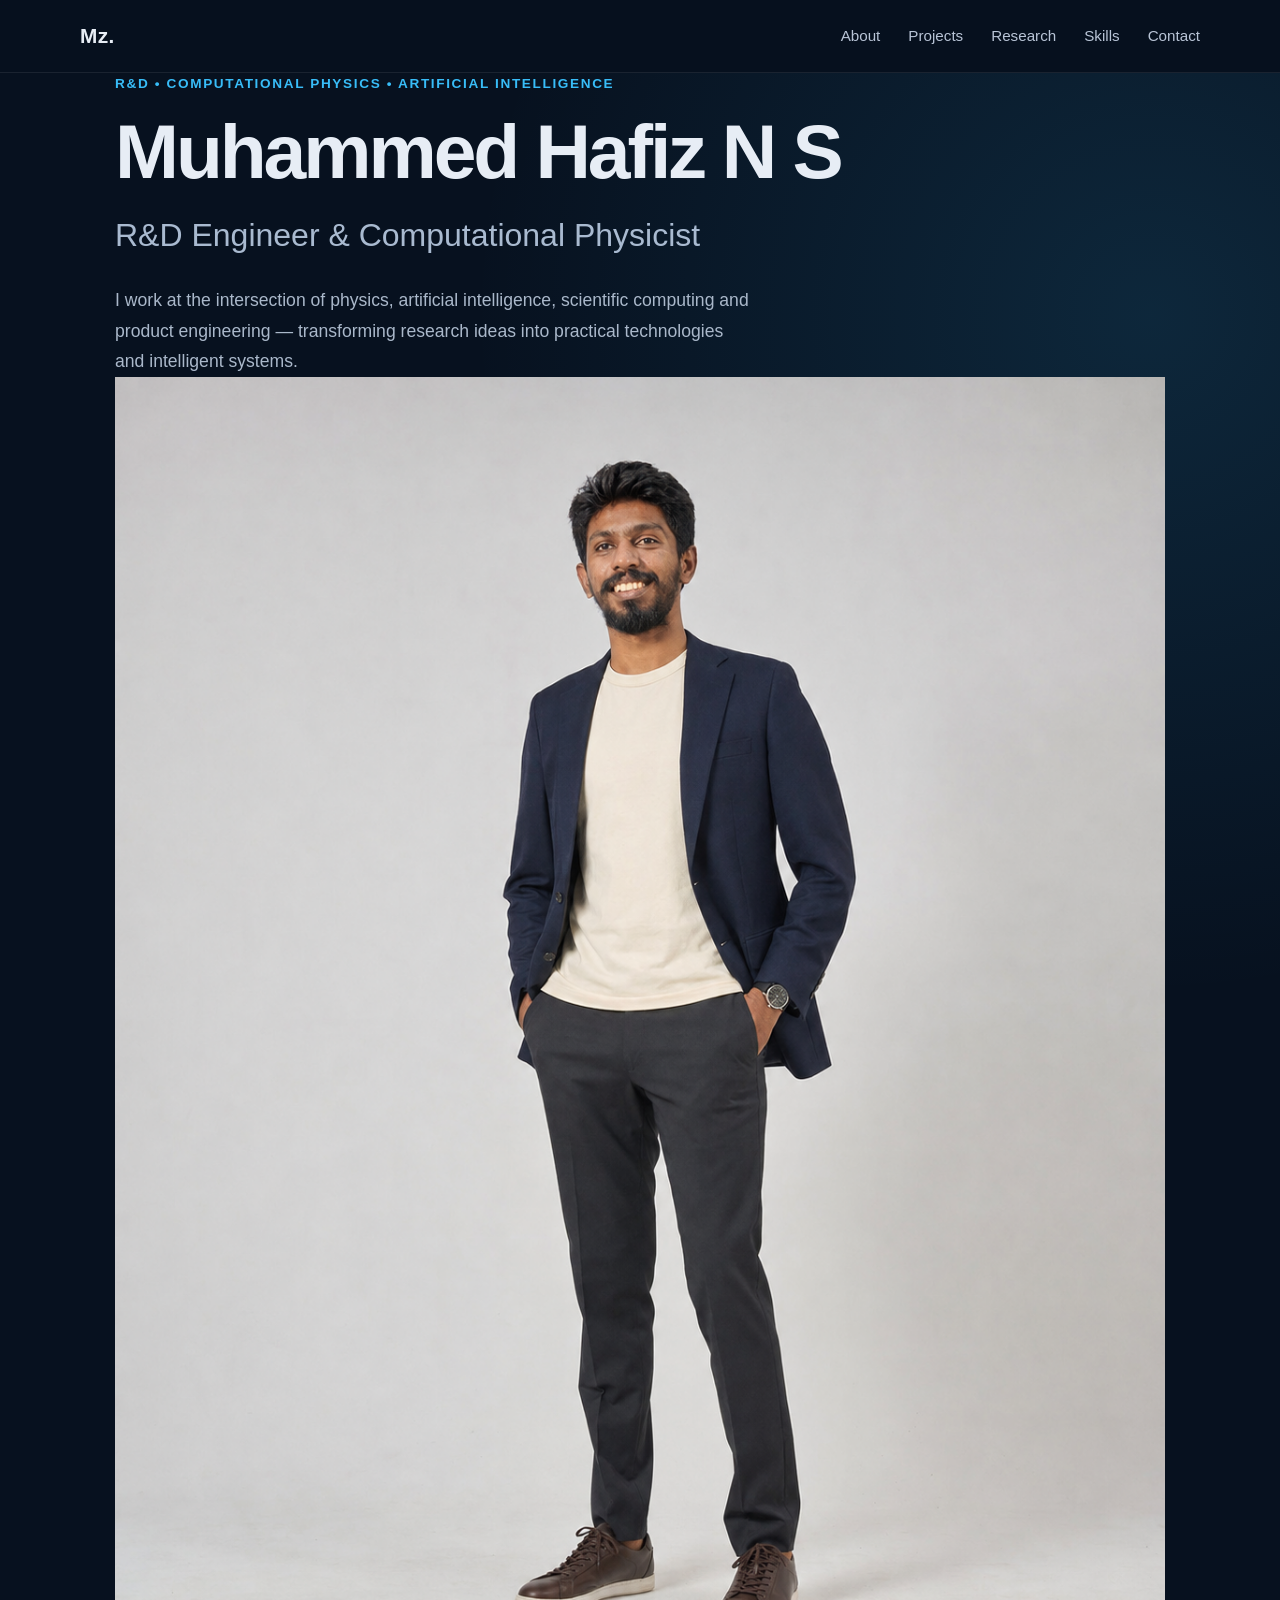
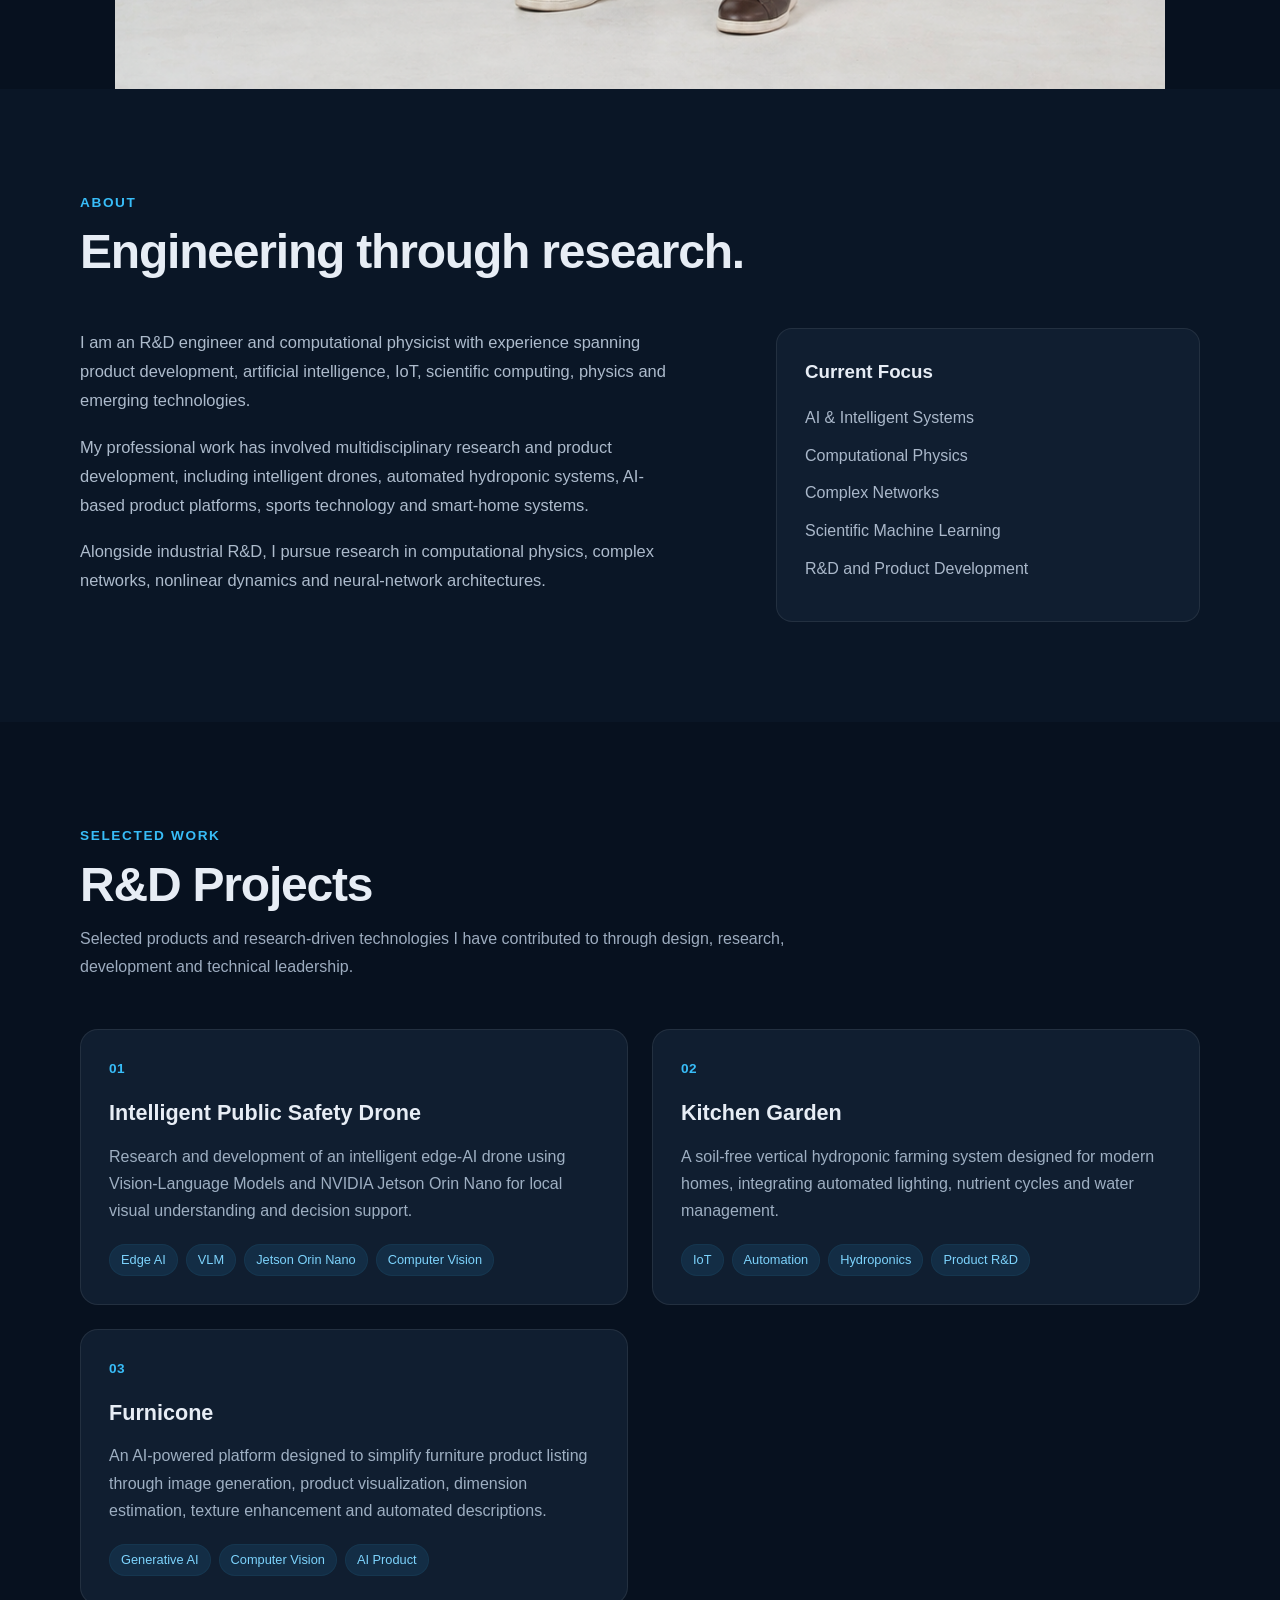
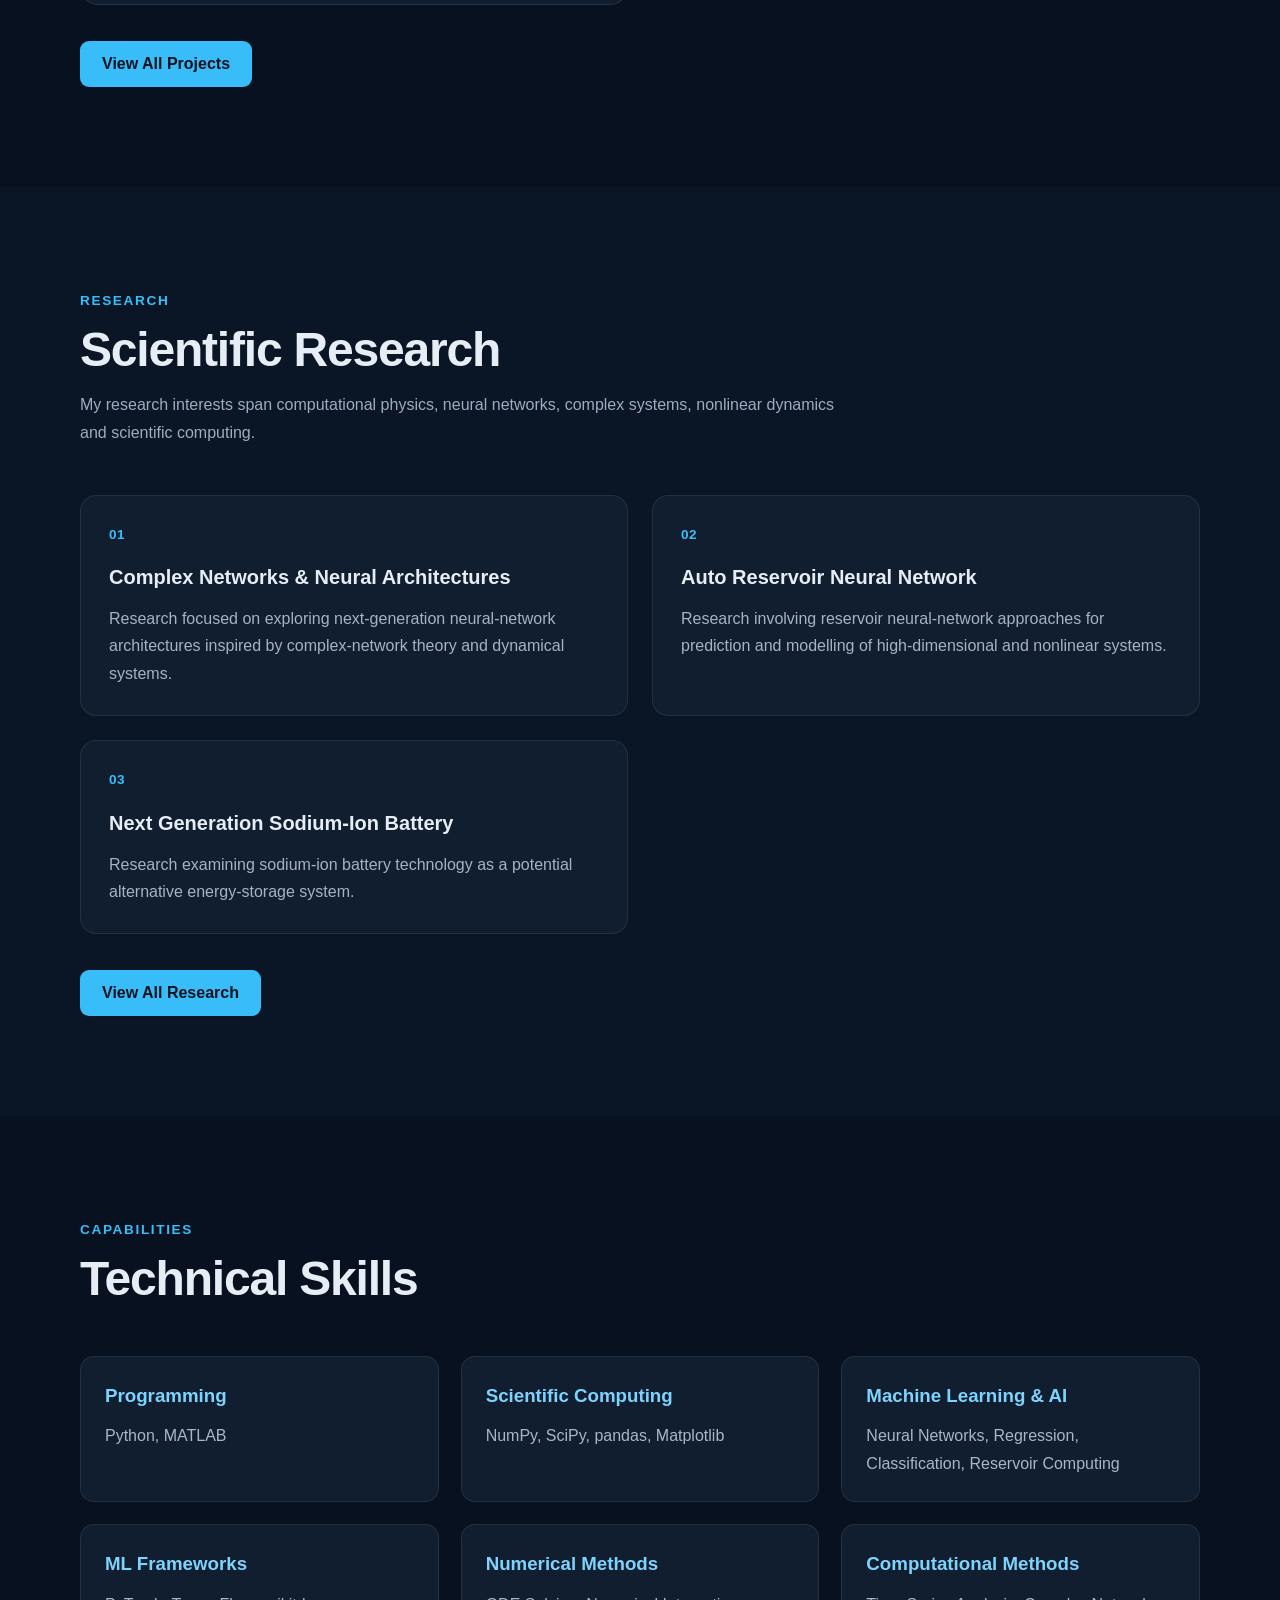
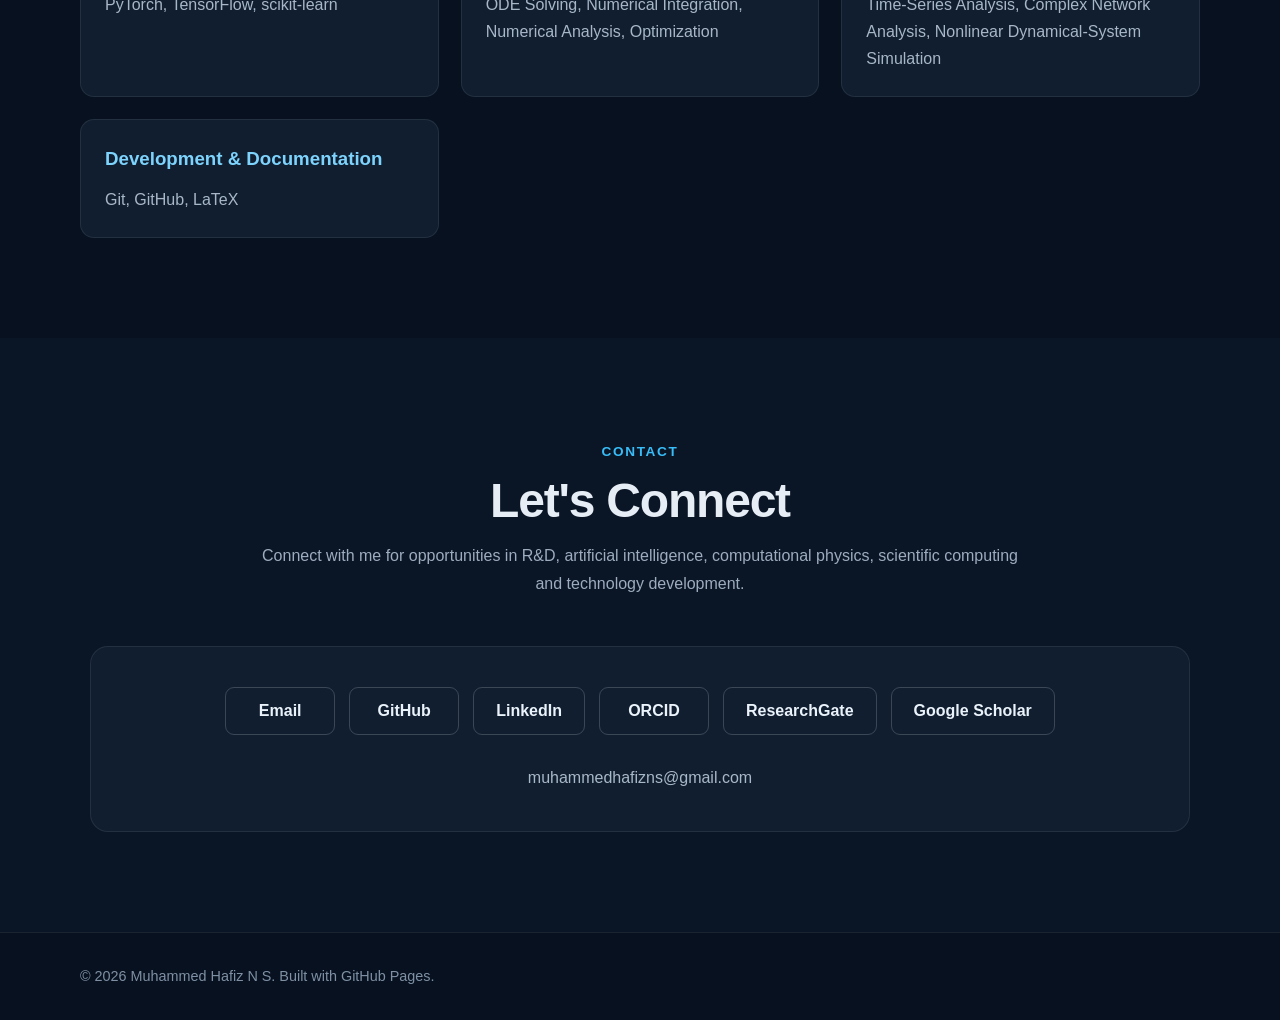
==== index.html @ 14de45da "Update index.html" ====
<!DOCTYPE html>
<html lang="en">

<head>

    <meta charset="UTF-8">

    <meta name="viewport"
          content="width=device-width, initial-scale=1.0">

    <meta name="description"
          content="Portfolio of Muhammed Hafiz N S - R&D Engineer, Computational Physicist and AI researcher.">

    <meta name="author"
          content="Muhammed Hafiz N S">

    <title>
        Muhammed Hafiz N S | R&D Engineer
    </title>

    <link rel="stylesheet"
          href="style.css">

</head>


<body>


    <!-- =========================================================
         NAVIGATION
    ========================================================== -->

    <nav class="navbar">

        <div class="nav-container">

            <a href="index.html"
               class="logo">

                Mz.

            </a>


            <div class="nav-links">

                <a href="#about">
                    About
                </a>

                <a href="projects.html">
                    Projects
                </a>

                <a href="research.html">
                    Research
                </a>

                <a href="#skills">
                    Skills
                </a>

                <a href="#contact">
                    Contact
                </a>

            </div>

        </div>

    </nav>



    <!-- =========================================================
         MAIN
    ========================================================== -->

    <main>


        <!-- =====================================================
             HERO
        ====================================================== -->

        <section class="hero"
                 id="home">

            <div class="container hero-content">


                <!-- HERO TEXT -->

                <div class="hero-text">


                    <p class="eyebrow">

                        R&D • Computational Physics • Artificial Intelligence

                    </p>


                    <h1>

                        Muhammed Hafiz N S

                    </h1>


                    <h2>

                        R&D Engineer &amp; Computational Physicist

                    </h2>


                    <p class="hero-description">

                        I work at the intersection of physics,
                        artificial intelligence, scientific computing
                        and product engineering — transforming research
                        ideas into practical technologies and intelligent systems.

                    </p>


                </div>



                <!-- HERO PROFILE IMAGE -->

                <div class="hero-image-wrapper">

                    <img
                        src="images/blue%20cream%20grey.png"
                        alt="Muhammed Hafiz N S"
                        class="hero-image">

                </div>


            </div>

        </section>



        <!-- =====================================================
             ABOUT
        ====================================================== -->

        <section class="section section-alt"
                 id="about">

            <div class="container">


                <div class="section-heading">

                    <span>
                        About
                    </span>


                    <h2>
                        Engineering through research.
                    </h2>

                </div>



                <div class="about-grid">


                    <!-- ABOUT TEXT -->

                    <div class="about-text">

                        <p>

                            I am an R&D engineer and computational physicist
                            with experience spanning product development,
                            artificial intelligence, IoT, scientific computing,
                            physics and emerging technologies.

                        </p>


                        <p>

                            My professional work has involved multidisciplinary
                            research and product development, including intelligent
                            drones, automated hydroponic systems, AI-based product
                            platforms, sports technology and smart-home systems.

                        </p>


                        <p>

                            Alongside industrial R&D, I pursue research in
                            computational physics, complex networks,
                            nonlinear dynamics and neural-network architectures.

                        </p>

                    </div>



                    <!-- CURRENT FOCUS -->

                    <div class="about-card">

                        <h3>
                            Current Focus
                        </h3>


                        <p>
                            AI &amp; Intelligent Systems
                        </p>

                        <p>
                            Computational Physics
                        </p>

                        <p>
                            Complex Networks
                        </p>

                        <p>
                            Scientific Machine Learning
                        </p>

                        <p>
                            R&amp;D and Product Development
                        </p>

                    </div>


                </div>

            </div>

        </section>



        <!-- =====================================================
             PROJECTS PREVIEW
        ====================================================== -->

        <section class="section"
                 id="projects">

            <div class="container">


                <div class="section-heading">

                    <span>
                        Selected Work
                    </span>


                    <h2>
                        R&amp;D Projects
                    </h2>


                    <p>

                        Selected products and research-driven technologies
                        I have contributed to through design, research,
                        development and technical leadership.

                    </p>

                </div>



                <div class="project-grid">


                    <!-- =================================================
                         PROJECT 01
                         DRONE
                    ================================================== -->

                    <article class="project-card">

                        <div class="project-number">
                            01
                        </div>


                        <h3>
                            Intelligent Public Safety Drone
                        </h3>


                        <p>

                            Research and development of an intelligent
                            edge-AI drone using Vision-Language Models
                            and NVIDIA Jetson Orin Nano for local
                            visual understanding and decision support.

                        </p>


                        <div class="tags">

                            <span class="tag">
                                Edge AI
                            </span>

                            <span class="tag">
                                VLM
                            </span>

                            <span class="tag">
                                Jetson Orin Nano
                            </span>

                            <span class="tag">
                                Computer Vision
                            </span>

                        </div>

                    </article>



                    <!-- =================================================
                         PROJECT 02
                         KITCHEN GARDEN
                    ================================================== -->

                    <article class="project-card">

                        <div class="project-number">
                            02
                        </div>


                        <h3>
                            Kitchen Garden
                        </h3>


                        <p>

                            A soil-free vertical hydroponic farming system
                            designed for modern homes, integrating automated
                            lighting, nutrient cycles and water management.

                        </p>


                        <div class="tags">

                            <span class="tag">
                                IoT
                            </span>

                            <span class="tag">
                                Automation
                            </span>

                            <span class="tag">
                                Hydroponics
                            </span>

                            <span class="tag">
                                Product R&amp;D
                            </span>

                        </div>

                    </article>



                    <!-- =================================================
                         PROJECT 03
                         FURNICONE
                    ================================================== -->

                    <article class="project-card">

                        <div class="project-number">
                            03
                        </div>


                        <h3>
                            Furnicone
                        </h3>


                        <p>

                            An AI-powered platform designed to simplify
                            furniture product listing through image generation,
                            product visualization, dimension estimation,
                            texture enhancement and automated descriptions.

                        </p>


                        <div class="tags">

                            <span class="tag">
                                Generative AI
                            </span>

                            <span class="tag">
                                Computer Vision
                            </span>

                            <span class="tag">
                                AI Product
                            </span>

                        </div>

                    </article>


                </div>



                <!-- PROJECT ACTION -->

                <div class="section-actions">

                    <a href="projects.html"
                       class="btn btn-primary">

                        View All Projects

                    </a>

                </div>


            </div>

        </section>



        <!-- =====================================================
             RESEARCH PREVIEW
        ====================================================== -->

        <section class="section section-alt"
                 id="research">

            <div class="container">


                <div class="section-heading">

                    <span>
                        Research
                    </span>


                    <h2>
                        Scientific Research
                    </h2>


                    <p>

                        My research interests span computational physics,
                        neural networks, complex systems,
                        nonlinear dynamics and scientific computing.

                    </p>

                </div>



                <div class="research-grid">


                    <!-- =================================================
                         RESEARCH 01
                    ================================================== -->

                    <article class="research-card">

                        <div class="project-number">
                            01
                        </div>


                        <h3>
                            Complex Networks &amp; Neural Architectures
                        </h3>


                        <p>

                            Research focused on exploring next-generation
                            neural-network architectures inspired by
                            complex-network theory and dynamical systems.

                        </p>

                    </article>



                    <!-- =================================================
                         RESEARCH 02
                    ================================================== -->

                    <article class="research-card">

                        <div class="project-number">
                            02
                        </div>


                        <h3>
                            Auto Reservoir Neural Network
                        </h3>


                        <p>

                            Research involving reservoir neural-network
                            approaches for prediction and modelling of
                            high-dimensional and nonlinear systems.

                        </p>

                    </article>



                    <!-- =================================================
                         RESEARCH 03
                    ================================================== -->

                    <article class="research-card">

                        <div class="project-number">
                            03
                        </div>


                        <h3>
                            Next Generation Sodium-Ion Battery
                        </h3>


                        <p>

                            Research examining sodium-ion battery technology
                            as a potential alternative energy-storage system.

                        </p>

                    </article>


                </div>



                <!-- RESEARCH ACTION -->

                <div class="section-actions">

                    <a href="research.html"
                       class="btn btn-primary">

                        View All Research

                    </a>

                </div>


            </div>

        </section>



        <!-- =====================================================
             SKILLS
        ====================================================== -->

        <section class="section"
                 id="skills">

            <div class="container">


                <div class="section-heading">

                    <span>
                        Capabilities
                    </span>


                    <h2>
                        Technical Skills
                    </h2>

                </div>



                <div class="skill-groups">


                    <!-- PROGRAMMING -->

                    <div class="skill-box">

                        <h3>
                            Programming
                        </h3>

                        <p>
                            Python, MATLAB
                        </p>

                    </div>



                    <!-- SCIENTIFIC COMPUTING -->

                    <div class="skill-box">

                        <h3>
                            Scientific Computing
                        </h3>

                        <p>
                            NumPy, SciPy, pandas, Matplotlib
                        </p>

                    </div>



                    <!-- MACHINE LEARNING -->

                    <div class="skill-box">

                        <h3>
                            Machine Learning &amp; AI
                        </h3>

                        <p>

                            Neural Networks,
                            Regression,
                            Classification,
                            Reservoir Computing

                        </p>

                    </div>



                    <!-- ML FRAMEWORKS -->

                    <div class="skill-box">

                        <h3>
                            ML Frameworks
                        </h3>

                        <p>
                            PyTorch, TensorFlow, scikit-learn
                        </p>

                    </div>



                    <!-- NUMERICAL METHODS -->

                    <div class="skill-box">

                        <h3>
                            Numerical Methods
                        </h3>

                        <p>

                            ODE Solving,
                            Numerical Integration,
                            Numerical Analysis,
                            Optimization

                        </p>

                    </div>



                    <!-- COMPUTATIONAL METHODS -->

                    <div class="skill-box">

                        <h3>
                            Computational Methods
                        </h3>

                        <p>

                            Time-Series Analysis,
                            Complex Network Analysis,
                            Nonlinear Dynamical-System Simulation

                        </p>

                    </div>



                    <!-- DEVELOPMENT -->

                    <div class="skill-box">

                        <h3>
                            Development &amp; Documentation
                        </h3>

                        <p>
                            Git, GitHub, LaTeX
                        </p>

                    </div>


                </div>

            </div>

        </section>



        <!-- =====================================================
             CONTACT
        ====================================================== -->

        <section class="section section-alt"
                 id="contact">

            <div class="container">


                <div class="section-heading contact-heading">

                    <span>
                        Contact
                    </span>


                    <h2>
                        Let's Connect
                    </h2>


                    <p>

                        Connect with me for opportunities in R&amp;D,
                        artificial intelligence, computational physics,
                        scientific computing and technology development.

                    </p>

                </div>



                <div class="contact-box">


                    <div class="contact-buttons">


                        <!-- EMAIL -->

                        <a href="mailto:muhammedhafizns@gmail.com"
                           class="btn btn-secondary">

                            Email

                        </a>



                        <!-- GITHUB -->

                        <a href="https://github.com/muhammedhafizns"
                           target="_blank"
                           rel="noopener noreferrer"
                           class="btn btn-secondary">

                            GitHub

                        </a>



                        <!-- LINKEDIN -->

                        <a href="https://www.linkedin.com/in/muhammed-hafiz-ns/"
                           target="_blank"
                           rel="noopener noreferrer"
                           class="btn btn-secondary">

                            LinkedIn

                        </a>



                        <!-- ORCID -->

                        <a href="https://orcid.org/0000-0001-8086-7701"
                           target="_blank"
                           rel="noopener noreferrer"
                           class="btn btn-secondary">

                            ORCID

                        </a>



                        <!-- RESEARCHGATE -->

                        <a href="YOUR-RESEARCHGATE-URL"
                           target="_blank"
                           rel="noopener noreferrer"
                           class="btn btn-secondary">

                            ResearchGate

                        </a>



                        <!-- GOOGLE SCHOLAR -->

                        <a href="https://scholar.google.com/citations?user=-50PSSIAAAAJ&hl=en"
                           target="_blank"
                           rel="noopener noreferrer"
                           class="btn btn-secondary">

                            Google Scholar

                        </a>


                    </div>



                    <div class="contact-email">

                        <a href="mailto:muhammedhafizns@gmail.com">

                            muhammedhafizns@gmail.com

                        </a>

                    </div>


                </div>

            </div>

        </section>


    </main>



    <!-- =========================================================
         FOOTER
    ========================================================== -->

    <footer>

        <div class="container">

            <p>

                © 2026 Muhammed Hafiz N S.
                Built with GitHub Pages.

            </p>

        </div>

    </footer>


</body>

</html>
---- style.css ----
/* =========================================================
   GLOBAL
========================================================= */

* {
    margin: 0;
    padding: 0;
    box-sizing: border-box;
}


html {
    scroll-behavior: smooth;
}


body {
    font-family:
        Inter,
        -apple-system,
        BlinkMacSystemFont,
        "Segoe UI",
        sans-serif;

    background: #07111f;
    color: #e7edf5;

    line-height: 1.6;
}


a {
    text-decoration: none;
    color: inherit;
}


img {
    display: block;
    max-width: 100%;
}


.container {
    width: min(1120px, 90%);
    margin: 0 auto;
}


section,
article[id] {
    scroll-margin-top: 90px;
}



/* =========================================================
   ACCESSIBILITY
========================================================= */

a:focus-visible,
button:focus-visible {
    outline: 2px solid #38bdf8;
    outline-offset: 4px;
}



/* =========================================================
   NAVIGATION
========================================================= */

.navbar {
    position: sticky;
    top: 0;

    z-index: 1000;

    background: rgba(7, 17, 31, 0.92);

    backdrop-filter: blur(14px);
    -webkit-backdrop-filter: blur(14px);

    border-bottom:
        1px solid rgba(255, 255, 255, 0.08);
}


.nav-container {
    width: min(1120px, 90%);
    min-height: 72px;

    margin: 0 auto;

    display: flex;
    align-items: center;
    justify-content: space-between;
}


.logo {
    flex-shrink: 0;

    color: #e7edf5;

    font-size: 1.3rem;
    font-weight: 700;

    letter-spacing: 0.02em;

    transition: color 0.25s ease;
}


.logo:hover {
    color: #38bdf8;
}


.nav-links {
    display: flex;
    align-items: center;

    gap: 28px;
}


.nav-links a {
    color: #b8c4d6;

    font-size: 0.95rem;

    transition: color 0.25s ease;
}


.nav-links a:hover {
    color: #ffffff;
}



/* =========================================================
   BUTTONS
========================================================= */

.btn {
    display: inline-flex;

    align-items: center;
    justify-content: center;

    padding: 12px 22px;

    border-radius: 9px;

    font-weight: 600;

    line-height: 1.4;

    transition:
        transform 0.25s ease,
        background 0.25s ease,
        color 0.25s ease,
        border-color 0.25s ease,
        box-shadow 0.25s ease;
}


.btn-primary {
    background: #38bdf8;
    color: #06121f;
}


.btn-primary:hover {
    background: #7dd3fc;

    transform: translateY(-2px);

    box-shadow:
        0 10px 28px
        rgba(56, 189, 248, 0.15);
}


.btn-secondary {
    background: transparent;

    color: #eaf2fa;

    border:
        1px solid rgba(255, 255, 255, 0.18);
}


.btn-secondary:hover {
    color: #38bdf8;

    border-color: #38bdf8;

    transform: translateY(-2px);
}



/* =========================================================
   GENERAL SECTIONS
========================================================= */

.section {
    padding: 100px 0;
}


.section-alt {
    background: #0a1626;
}


.section-heading {
    margin-bottom: 48px;
}


.section-heading span {
    color: #38bdf8;

    font-size: 0.85rem;
    font-weight: 600;

    letter-spacing: 0.12em;

    text-transform: uppercase;
}


.section-heading h1,
.section-heading h2 {
    margin-top: 8px;

    font-size:
        clamp(2rem, 5vw, 3rem);

    line-height: 1.2;

    letter-spacing: -0.025em;
}


.section-heading p {
    max-width: 760px;

    margin-top: 12px;

    color: #9dacbf;

    line-height: 1.75;
}



/* =========================================================
   SECTION ACTIONS
========================================================= */

.section-actions {
    width: 100%;

    margin-top: 36px;

    display: flex;

    align-items: center;
    justify-content: flex-start;
}



/* =========================================================
   HOMEPAGE HERO
========================================================= */

.hero {
    position: relative;

    min-height: 88svh;

    display: flex;
    align-items: center;

    overflow: hidden;
}


.hero::before {
    content: "";

    position: absolute;
    inset: 0;

    background:
        radial-gradient(
            circle at 90% 15%,
            rgba(56, 189, 248, 0.13),
            transparent 38%
        );

    pointer-events: none;
}


.hero-content {
    position: relative;

    z-index: 2;

    max-width: 1050px;
}


.eyebrow {
    margin-bottom: 18px;

    color: #38bdf8;

    font-size: 0.85rem;
    font-weight: 600;

    letter-spacing: 0.12em;

    text-transform: uppercase;
}


.hero h1 {
    margin-bottom: 20px;

    font-size:
        clamp(3rem, 6vw, 5.5rem);

    line-height: 1;

    letter-spacing: -0.04em;
}


.hero h2 {
    margin-bottom: 24px;

    color: #a9bad0;

    font-size:
        clamp(1.2rem, 3vw, 2rem);

    font-weight: 500;
}


.hero-description {
    max-width: 65ch;

    color: #aab8ca;

    font-size: 1.1rem;

    line-height: 1.75;
}



/* =========================================================
   ABOUT
========================================================= */

.about-grid {
    display: grid;

    grid-template-columns:
        1.2fr 0.8fr;

    gap: 60px;

    align-items: start;
}


.about-text {
    max-width: 68ch;
}


.about-text p {
    margin-bottom: 18px;

    color: #adbbcc;

    font-size: 1.03rem;

    line-height: 1.75;
}


.about-card {
    padding: 28px;

    background: #101e30;

    border:
        1px solid rgba(255, 255, 255, 0.08);

    border-radius: 16px;
}


.about-card h3 {
    margin-bottom: 18px;

    color: #e7edf5;
}


.about-card p {
    margin-bottom: 12px;

    color: #aab8ca;
}



/* =========================================================
   TAGS
========================================================= */

.tags {
    display: flex;

    flex-wrap: wrap;

    gap: 8px;
}


.tag {
    padding: 6px 11px;

    background:
        rgba(56, 189, 248, 0.1);

    color: #7dd3fc;

    border:
        1px solid rgba(56, 189, 248, 0.06);

    border-radius: 999px;

    font-size: 0.8rem;

    line-height: 1.4;
}



/* =========================================================
   HOMEPAGE PROJECT CARDS
========================================================= */

.project-grid {
    display: grid;

    grid-template-columns:
        repeat(2, minmax(0, 1fr));

    gap: 24px;
}


.project-card {
    padding: 28px;

    background: #101e30;

    border:
        1px solid rgba(255, 255, 255, 0.08);

    border-radius: 18px;

    transition:
        transform 0.3s ease,
        border-color 0.3s ease,
        box-shadow 0.3s ease;
}


.project-card:hover {
    transform: translateY(-4px);

    border-color:
        rgba(56, 189, 248, 0.4);

    box-shadow:
        0 18px 45px
        rgba(0, 0, 0, 0.15);
}


.project-number {
    margin-bottom: 16px;

    color: #38bdf8;

    font-size: 0.85rem;
    font-weight: 700;

    letter-spacing: 0.04em;
}


.project-card h3 {
    margin-bottom: 12px;

    color: #e7edf5;

    font-size: 1.35rem;
}


.project-card p {
    margin-bottom: 20px;

    color: #9eafc2;

    line-height: 1.7;
}



/* =========================================================
   PROJECTS OVERVIEW PAGE
========================================================= */

.projects-page {
    padding-top: 82px;
}


.projects-heading {
    margin-bottom: 55px;
}


.projects-page .project-grid {
    display: flex;

    flex-direction: column;

    gap: 38px;
}



/* =========================================================
   PROJECTS OVERVIEW CARDS
========================================================= */

.projects-page .project-card {
    width: 100%;

    min-height: 390px;

    padding: 38px;

    display: grid;

    grid-template-columns:
        minmax(0, 1.05fr)
        minmax(360px, 0.95fr);

    gap: 44px;

    align-items: stretch;

    background: #101e30;

    border:
        1px solid rgba(255, 255, 255, 0.08);

    border-radius: 20px;

    overflow: hidden;

    transition:
        transform 0.3s ease,
        border-color 0.3s ease,
        box-shadow 0.3s ease;
}


.projects-page .project-card:hover {
    transform: translateY(-4px);

    border-color:
        rgba(56, 189, 248, 0.45);

    box-shadow:
        0 20px 55px
        rgba(0, 0, 0, 0.18);
}



/* =========================================================
   PROJECTS OVERVIEW TEXT
========================================================= */

.projects-page .project-text {
    height: 100%;

    padding: 12px 4px;

    display: flex;
    flex-direction: column;

    align-items: flex-start;
    justify-content: flex-start;
}


.projects-page .project-number {
    margin-bottom: 18px;

    color: #38bdf8;

    font-size: 0.9rem;
    font-weight: 700;

    letter-spacing: 0.06em;
}


.projects-page .project-text h2 {
    margin-bottom: 18px;

    color: #e7edf5;

    font-size:
        clamp(1.75rem, 3vw, 2.3rem);

    line-height: 1.2;

    letter-spacing: -0.025em;
}


.projects-page .project-text p {
    max-width: 62ch;

    margin-bottom: 26px;

    color: #a8b7c8;

    font-size: 1.04rem;

    line-height: 1.8;
}


.projects-page .project-text .tags {
    width: 100%;
}



/* =========================================================
   PROJECT VIEW DETAILS BUTTON
========================================================= */

.project-card-action {
    width: 100%;

    margin-top: auto;

    padding-top: 30px;

    display: flex;

    align-items: flex-end;
    justify-content: flex-start;
}


.projects-page .project-card-action .btn {
    min-width: 145px;

    padding: 11px 20px;

    font-size: 0.92rem;

    text-align: center;
}



/* =========================================================
   PROJECTS OVERVIEW IMAGES
========================================================= */

.projects-page .project-image {
    width: 100%;
    height: 100%;

    min-height: 310px;

    overflow: hidden;

    background: #081522;

    border:
        1px solid rgba(255, 255, 255, 0.06);

    border-radius: 16px;
}


.projects-page .project-image img {
    width: 100%;
    height: 100%;

    min-height: 310px;

    object-fit: cover;
    object-position: center;

    transition:
        transform 0.45s ease;
}


.projects-page
.project-card:hover
.project-image img {
    transform: scale(1.025);
}



/* =========================================================
   PROJECT IMAGE PLACEHOLDERS
========================================================= */

.project-image-placeholder {
    display: flex;

    align-items: center;
    justify-content: center;

    background:
        radial-gradient(
            circle at 70% 20%,
            rgba(56, 189, 248, 0.06),
            transparent 40%
        ),
        linear-gradient(
            135deg,
            #0a1726,
            #11243a
        );
}


.project-image-placeholder span {
    padding: 20px;

    color: #587089;

    font-size: 0.82rem;
    font-weight: 600;

    letter-spacing: 0.12em;

    text-align: center;

    text-transform: uppercase;
}



/* =========================================================
   ALTERNATING PROJECT LAYOUT
========================================================= */

.projects-page
.project-card:nth-child(even)
.project-image {
    order: -1;
}



/* =========================================================
   RESEARCH
========================================================= */

.research-grid {
    display: grid;

    grid-template-columns:
        repeat(2, minmax(0, 1fr));

    gap: 24px;
}


.research-card {
    padding: 28px;

    background: #101e30;

    border:
        1px solid rgba(255, 255, 255, 0.08);

    border-radius: 16px;

    transition:
        transform 0.3s ease,
        border-color 0.3s ease,
        box-shadow 0.3s ease;
}


.research-card:hover {
    transform: translateY(-4px);

    border-color:
        rgba(56, 189, 248, 0.4);

    box-shadow:
        0 18px 45px
        rgba(0, 0, 0, 0.14);
}


.research-card h3 {
    margin-bottom: 12px;

    color: #e7edf5;

    font-size: 1.25rem;
}


.research-card p {
    color: #a4b3c5;

    line-height: 1.7;
}



/* =========================================================
   SKILLS
========================================================= */

.skill-groups {
    display: grid;

    grid-template-columns:
        repeat(3, minmax(0, 1fr));

    gap: 22px;
}


.skill-box {
    padding: 24px;

    background: #101e30;

    border:
        1px solid rgba(255, 255, 255, 0.08);

    border-radius: 14px;

    transition:
        transform 0.3s ease,
        border-color 0.3s ease,
        box-shadow 0.3s ease;
}


.skill-box:hover {
    transform: translateY(-4px);

    border-color:
        rgba(56, 189, 248, 0.35);

    box-shadow:
        0 15px 40px
        rgba(0, 0, 0, 0.13);
}


.skill-box h3 {
    margin-bottom: 12px;

    color: #7dd3fc;
}


.skill-box p {
    color: #a8b7c8;

    line-height: 1.7;
}



/* =========================================================
   CONTACT
========================================================= */

.contact-heading {
    text-align: center;
}


.contact-heading p {
    margin-left: auto;
    margin-right: auto;
}


.contact-box {
    width: 100%;
    max-width: 1100px;

    margin: 0 auto;

    padding: 40px;

    background: #101e30;

    border:
        1px solid rgba(255, 255, 255, 0.08);

    border-radius: 18px;

    text-align: center;
}


.contact-buttons {
    display: flex;

    justify-content: center;
    align-items: center;

    flex-wrap: wrap;

    gap: 14px;
}


.contact-buttons .btn {
    min-width: 110px;

    white-space: nowrap;

    text-align: center;
}


.contact-email {
    margin-top: 30px;

    color: #a9b8c9;

    text-align: center;
}


.contact-email a {
    color: #a9b8c9;

    transition: color 0.25s ease;
}


.contact-email a:hover {
    color: #38bdf8;
}



/* =========================================================
   PROJECT DETAIL PAGES
========================================================= */


/* =========================================================
   PROJECT DETAIL HERO
========================================================= */

.project-detail-hero {
    position: relative;

    padding: 82px 0 58px;

    overflow: hidden;
}


.project-detail-hero::before {
    content: "";

    position: absolute;
    inset: 0;

    background:
        radial-gradient(
            circle at 85% 20%,
            rgba(56, 189, 248, 0.12),
            transparent 38%
        );

    pointer-events: none;
}


.project-detail-hero .container {
    position: relative;

    z-index: 2;
}


.project-detail-back {
    margin-bottom: 42px;
}


.project-detail-back a {
    display: inline-flex;

    align-items: center;

    color: #8fa2b8;

    font-size: 0.92rem;
    font-weight: 500;

    transition:
        color 0.25s ease,
        transform 0.25s ease;
}


.project-detail-back a:hover {
    color: #38bdf8;

    transform: translateX(-3px);
}


.project-detail-hero .project-number {
    margin-bottom: 14px;

    font-size: 0.9rem;

    letter-spacing: 0.08em;
}


.project-detail-title {
    max-width: 950px;

    margin-bottom: 24px;

    font-size:
        clamp(2.8rem, 7vw, 5.3rem);

    line-height: 1.02;

    letter-spacing: -0.045em;
}


.project-detail-intro {
    max-width: 760px;

    margin-bottom: 30px;

    color: #aab8ca;

    font-size:
        clamp(1.05rem, 2vw, 1.22rem);

    line-height: 1.8;
}



/* =========================================================
   PROJECT DETAIL MAIN IMAGE
========================================================= */

.project-detail-image-section {
    padding: 0 0 40px;
}


.project-detail-main-image {
    width: 100%;

    aspect-ratio: 16 / 9;

    overflow: hidden;

    background: #0c1929;

    border:
        1px solid rgba(255, 255, 255, 0.08);

    border-radius: 22px;

    box-shadow:
        0 25px 70px
        rgba(0, 0, 0, 0.18);
}


.project-detail-main-image img {
    width: 100%;
    height: 100%;

    object-fit: cover;
    object-position: center;
}



/* =========================================================
   PROJECT DETAIL PLACEHOLDER
========================================================= */

.project-detail-placeholder {
    display: flex;

    align-items: center;
    justify-content: center;

    background:
        radial-gradient(
            circle at 70% 20%,
            rgba(56, 189, 248, 0.08),
            transparent 35%
        ),
        linear-gradient(
            135deg,
            #0a1726,
            #10233a
        );
}


.project-detail-placeholder span {
    padding: 20px;

    color: #59718b;

    font-size: 0.85rem;
    font-weight: 600;

    letter-spacing: 0.14em;

    text-align: center;

    text-transform: uppercase;
}



/* =========================================================
   PROJECT DETAIL CONTENT
========================================================= */

.project-detail-content {
    max-width: 1000px;
}


.project-detail-section {
    padding: 75px 0;

    border-bottom:
        1px solid rgba(255, 255, 255, 0.08);
}


.project-detail-section:first-child {
    padding-top: 20px;
}


.project-detail-section:last-child {
    border-bottom: 0;
}


.project-detail-label {
    display: inline-block;

    margin-bottom: 12px;

    color: #38bdf8;

    font-size: 0.82rem;
    font-weight: 700;

    letter-spacing: 0.13em;

    text-transform: uppercase;
}


.project-detail-section h2 {
    max-width: 800px;

    margin-bottom: 26px;

    color: #e7edf5;

    font-size:
        clamp(1.9rem, 4vw, 2.7rem);

    line-height: 1.2;

    letter-spacing: -0.025em;
}


.project-detail-section > p {
    max-width: 760px;

    margin-bottom: 18px;

    color: #a9b8c9;

    font-size: 1.04rem;

    line-height: 1.85;
}


.project-detail-section > p:last-child {
    margin-bottom: 0;
}


.project-detail-note {
    margin-top: 26px;

    padding: 18px 20px;

    background:
        rgba(56, 189, 248, 0.055);

    border-left:
        3px solid rgba(56, 189, 248, 0.65);

    border-radius:
        0 10px 10px 0;

    color: #8ea5bb !important;

    font-size: 0.94rem !important;
}



/* =========================================================
   PROJECT DETAIL CARDS
========================================================= */

.project-detail-grid {
    margin-top: 38px;

    display: grid;

    grid-template-columns:
        repeat(2, minmax(0, 1fr));

    gap: 20px;
}


.project-detail-card {
    padding: 26px;

    background: #0d1b2d;

    border:
        1px solid rgba(255, 255, 255, 0.075);

    border-radius: 16px;

    transition:
        transform 0.3s ease,
        border-color 0.3s ease,
        box-shadow 0.3s ease;
}


.project-detail-card:hover {
    transform: translateY(-4px);

    border-color:
        rgba(56, 189, 248, 0.32);

    box-shadow:
        0 18px 45px
        rgba(0, 0, 0, 0.13);
}


.project-detail-card h3 {
    margin-bottom: 12px;

    color: #e7edf5;

    font-size: 1.18rem;
}


.project-detail-card p {
    color: #9faec0;

    line-height: 1.75;
}



/* =========================================================
   SYSTEM FLOW
========================================================= */

.system-flow {
    max-width: 720px;

    margin-top: 42px;

    display: flex;

    flex-direction: column;

    align-items: center;
}


.system-flow-item {
    width: 100%;

    padding: 18px 22px;

    background: #101e30;

    color: #dbe6f0;

    border:
        1px solid rgba(56, 189, 248, 0.18);

    border-radius: 12px;

    font-size: 0.98rem;
    font-weight: 600;

    text-align: center;

    transition:
        background 0.25s ease,
        border-color 0.25s ease;
}


.system-flow-item:hover {
    background: #12243a;

    border-color:
        rgba(56, 189, 248, 0.38);
}


.system-flow-arrow {
    padding: 7px 0;

    color: #38bdf8;

    font-size: 1.25rem;
    font-weight: 700;
}



/* =========================================================
   DEVELOPMENT STEPS
========================================================= */

.development-steps {
    margin-top: 40px;

    display: grid;

    grid-template-columns:
        repeat(2, minmax(0, 1fr));

    gap: 20px;
}


.development-step {
    padding: 26px;

    background: #0d1b2d;

    border:
        1px solid rgba(255, 255, 255, 0.075);

    border-radius: 16px;

    transition:
        transform 0.3s ease,
        border-color 0.3s ease,
        box-shadow 0.3s ease;
}


.development-step:hover {
    transform: translateY(-3px);

    border-color:
        rgba(56, 189, 248, 0.3);

    box-shadow:
        0 16px 40px
        rgba(0, 0, 0, 0.12);
}


.development-step > span {
    display: inline-block;

    margin-bottom: 18px;

    color: #38bdf8;

    font-size: 0.82rem;
    font-weight: 700;

    letter-spacing: 0.08em;
}


.development-step h3 {
    margin-bottom: 10px;

    color: #e7edf5;

    font-size: 1.15rem;
}


.development-step p {
    color: #9faec0;

    line-height: 1.75;
}



/* =========================================================
   PROJECT GALLERY
========================================================= */

.project-gallery {
    margin-top: 38px;

    display: grid;

    grid-template-columns:
        repeat(2, minmax(0, 1fr));

    gap: 20px;
}


.project-gallery-item {
    min-height: 310px;

    overflow: hidden;

    background: #0c1929;

    border:
        1px solid rgba(255, 255, 255, 0.075);

    border-radius: 16px;
}


.project-gallery-item img {
    width: 100%;
    height: 100%;

    min-height: 310px;

    object-fit: cover;
    object-position: center;

    transition:
        transform 0.45s ease;
}


.project-gallery-item:hover img {
    transform: scale(1.025);
}


.project-gallery-placeholder {
    display: flex;

    align-items: center;
    justify-content: center;

    background:
        linear-gradient(
            135deg,
            #0a1726,
            #10233a
        );
}


.project-gallery-placeholder span {
    padding: 20px;

    color: #587089;

    font-size: 0.8rem;
    font-weight: 600;

    letter-spacing: 0.12em;

    text-align: center;

    text-transform: uppercase;
}



/* =========================================================
   PROJECT DETAIL TAGS
========================================================= */

.project-detail-section .tags {
    margin-top: 8px;
}


.project-detail-section .tag {
    padding: 8px 13px;

    font-size: 0.84rem;
}



/* =========================================================
   PROJECT DETAIL NAVIGATION
========================================================= */

.project-navigation {
    display: flex;

    align-items: center;
    justify-content: space-between;

    flex-wrap: wrap;

    gap: 16px;
}


.project-navigation .btn {
    text-align: center;
}



/* =========================================================
   FOOTER
========================================================= */

footer {
    padding: 32px 0;

    color: #7f90a4;

    font-size: 0.9rem;

    border-top:
        1px solid rgba(255, 255, 255, 0.08);
}



/* =========================================================
   TABLET
========================================================= */

@media (max-width: 950px) {


    /* PROJECTS PAGE */

    .projects-page .project-card {
        grid-template-columns: 1fr;

        min-height: 0;

        gap: 26px;

        padding: 28px;
    }


    .projects-page
    .project-card:nth-child(even)
    .project-image {
        order: initial;
    }


    .projects-page .project-image {
        min-height: 340px;

        height: 340px;
    }


    .projects-page .project-image img {
        min-height: 340px;

        height: 340px;
    }


    .projects-page .project-text {
        height: auto;
    }


    .project-card-action {
        margin-top: 0;

        padding-top: 28px;
    }



    /* SKILLS */

    .skill-groups {
        grid-template-columns:
            repeat(2, minmax(0, 1fr));
    }

}



/* =========================================================
   MOBILE
========================================================= */

@media (max-width: 800px) {


    /* NAVIGATION */

    .nav-links {
        gap: 14px;

        overflow-x: auto;

        scrollbar-width: none;
    }


    .nav-links::-webkit-scrollbar {
        display: none;
    }


    .nav-links a {
        flex-shrink: 0;

        font-size: 0.85rem;

        white-space: nowrap;
    }



    /* HERO */

    .hero {
        min-height: 80svh;
    }


    .hero h1 {
        font-size:
            clamp(2.6rem, 11vw, 4.5rem);
    }



    /* GENERAL SECTIONS */

    .section {
        padding: 75px 0;
    }


    .about-grid,
    .project-grid,
    .research-grid {
        grid-template-columns: 1fr;
    }


    .about-grid {
        gap: 35px;
    }



    /* PROJECTS PAGE */

    .projects-page {
        padding-top: 65px;
    }


    .projects-heading {
        margin-bottom: 42px;
    }


    .projects-page .project-grid {
        gap: 28px;
    }


    .projects-page .project-text h2 {
        font-size: 1.8rem;
    }


    .projects-page .project-text p {
        font-size: 1rem;
    }



    /* CONTACT */

    .contact-box {
        padding: 30px 22px;
    }


    .contact-buttons {
        gap: 12px;
    }



    /* PROJECT DETAIL HERO */

    .project-detail-hero {
        padding:
            60px 0
            46px;
    }


    .project-detail-back {
        margin-bottom: 34px;
    }


    .project-detail-title {
        font-size:
            clamp(2.5rem, 10vw, 4rem);
    }


    .project-detail-intro {
        font-size: 1.04rem;
    }



    /* PROJECT DETAIL IMAGE */

    .project-detail-image-section {
        padding-bottom: 20px;
    }


    .project-detail-main-image {
        border-radius: 18px;
    }



    /* PROJECT DETAIL CONTENT */

    .project-detail-section {
        padding: 58px 0;
    }


    .project-detail-section h2 {
        font-size:
            clamp(1.7rem, 7vw, 2.25rem);
    }


    .project-detail-section > p {
        font-size: 1rem;
    }



    /* DETAIL GRIDS */

    .project-detail-grid,
    .development-steps {
        grid-template-columns: 1fr;
    }



    /* GALLERY */

    .project-gallery {
        grid-template-columns: 1fr;
    }


    .project-gallery-item,
    .project-gallery-item img {
        min-height: 340px;
    }

}



/* =========================================================
   SMALL MOBILE
========================================================= */

@media (max-width: 600px) {


    /* SKILLS */

    .skill-groups {
        grid-template-columns: 1fr;
    }



    /* PROJECT NAVIGATION */

    .project-navigation {
        flex-direction: column;

        align-items: stretch;
    }


    .project-navigation .btn {
        width: 100%;
    }

}



/* =========================================================
   VERY SMALL MOBILE
========================================================= */

@media (max-width: 500px) {


    /* GLOBAL */

    .container,
    .nav-container {
        width: 92%;
    }



    /* NAVIGATION */

    .nav-container {
        gap: 20px;
    }



    /* HOMEPAGE HERO */

    .hero {
        min-height: 76svh;
    }


    .hero h1 {
        font-size:
            clamp(2.35rem, 12vw, 2.9rem);
    }


    .hero h2 {
        font-size: 1.35rem;
    }


    .hero-description {
        font-size: 1rem;
    }


    .eyebrow {
        font-size: 0.75rem;

        line-height: 1.6;
    }



    /* GENERAL */

    .section-heading {
        margin-bottom: 38px;
    }


    .section-actions {
        margin-top: 30px;

        justify-content: flex-start;
    }



    /* PROJECTS PAGE */

    .projects-page .project-card {
        padding: 20px;

        gap: 22px;

        border-radius: 16px;
    }


    .projects-page .project-text {
        padding: 5px 0;
    }


    .projects-page .project-number {
        margin-bottom: 12px;
    }


    .projects-page .project-text h2 {
        margin-bottom: 14px;

        font-size: 1.5rem;
    }


    .projects-page .project-text p {
        margin-bottom: 20px;

        font-size: 0.97rem;

        line-height: 1.7;
    }


    .project-card-action {
        padding-top: 22px;
    }


    .projects-page .project-card-action .btn {
        min-width: 140px;

        padding: 11px 17px;

        font-size: 0.88rem;
    }


    .projects-page .project-image {
        min-height: 220px;

        height: 220px;

        border-radius: 12px;
    }


    .projects-page .project-image img {
        min-height: 220px;

        height: 220px;
    }



    /* TAGS */

    .tag {
        padding: 5px 9px;

        font-size: 0.76rem;
    }



    /* CONTACT */

    .contact-buttons {
        width: 100%;

        display: grid;

        grid-template-columns:
            repeat(2, minmax(0, 1fr));

        gap: 12px;
    }


    .contact-buttons .btn {
        width: 100%;

        min-width: 0;

        padding: 11px 14px;
    }


    .contact-email {
        font-size: 0.95rem;

        word-break: break-word;
    }



    /* PROJECT DETAIL HERO */

    .project-detail-hero {
        padding:
            46px 0
            38px;
    }


    .project-detail-back {
        margin-bottom: 28px;
    }


    .project-detail-back a {
        font-size: 0.86rem;
    }


    .project-detail-title {
        margin-bottom: 18px;

        font-size:
            clamp(2.25rem, 11vw, 3rem);

        line-height: 1.06;
    }


    .project-detail-intro {
        margin-bottom: 24px;

        font-size: 0.98rem;

        line-height: 1.72;
    }



    /* DETAIL IMAGE */

    .project-detail-main-image {
        aspect-ratio: 4 / 3;

        border-radius: 14px;
    }



    /* DETAIL CONTENT */

    .project-detail-section {
        padding: 48px 0;
    }


    .project-detail-section:first-child {
        padding-top: 12px;
    }


    .project-detail-label {
        font-size: 0.74rem;
    }


    .project-detail-section h2 {
        margin-bottom: 20px;

        font-size: 1.65rem;
    }


    .project-detail-section > p {
        margin-bottom: 16px;

        font-size: 0.97rem;

        line-height: 1.75;
    }


    .project-detail-note {
        padding: 15px 17px;

        font-size: 0.88rem !important;
    }



    /* DETAIL CARDS */

    .project-detail-grid {
        margin-top: 30px;

        gap: 14px;
    }


    .project-detail-card {
        padding: 21px;

        border-radius: 14px;
    }


    .project-detail-card h3 {
        font-size: 1.08rem;
    }


    .project-detail-card p {
        font-size: 0.95rem;
    }



    /* SYSTEM FLOW */

    .system-flow {
        margin-top: 32px;
    }


    .system-flow-item {
        padding: 15px 16px;

        font-size: 0.9rem;
    }


    .system-flow-arrow {
        padding: 5px 0;
    }



    /* DEVELOPMENT */

    .development-steps {
        margin-top: 30px;

        gap: 14px;
    }


    .development-step {
        padding: 21px;

        border-radius: 14px;
    }


    .development-step h3 {
        font-size: 1.08rem;
    }


    .development-step p {
        font-size: 0.95rem;
    }



    /* GALLERY */

    .project-gallery {
        margin-top: 30px;

        gap: 14px;
    }


    .project-gallery-item,
    .project-gallery-item img {
        min-height: 240px;
    }


    .project-gallery-item {
        border-radius: 14px;
    }



    /* PROJECT NAVIGATION */

    .project-navigation {
        gap: 12px;
    }


    .project-navigation .btn {
        padding: 12px 16px;

        font-size: 0.9rem;
    }

}



/* =========================================================
   REDUCED MOTION
========================================================= */

@media (prefers-reduced-motion: reduce) {

    html {
        scroll-behavior: auto;
    }


    *,
    *::before,
    *::after {
        animation-duration:
            0.01ms !important;

        animation-iteration-count:
            1 !important;

        transition-duration:
            0.01ms !important;

        scroll-behavior:
            auto !important;
    }

}
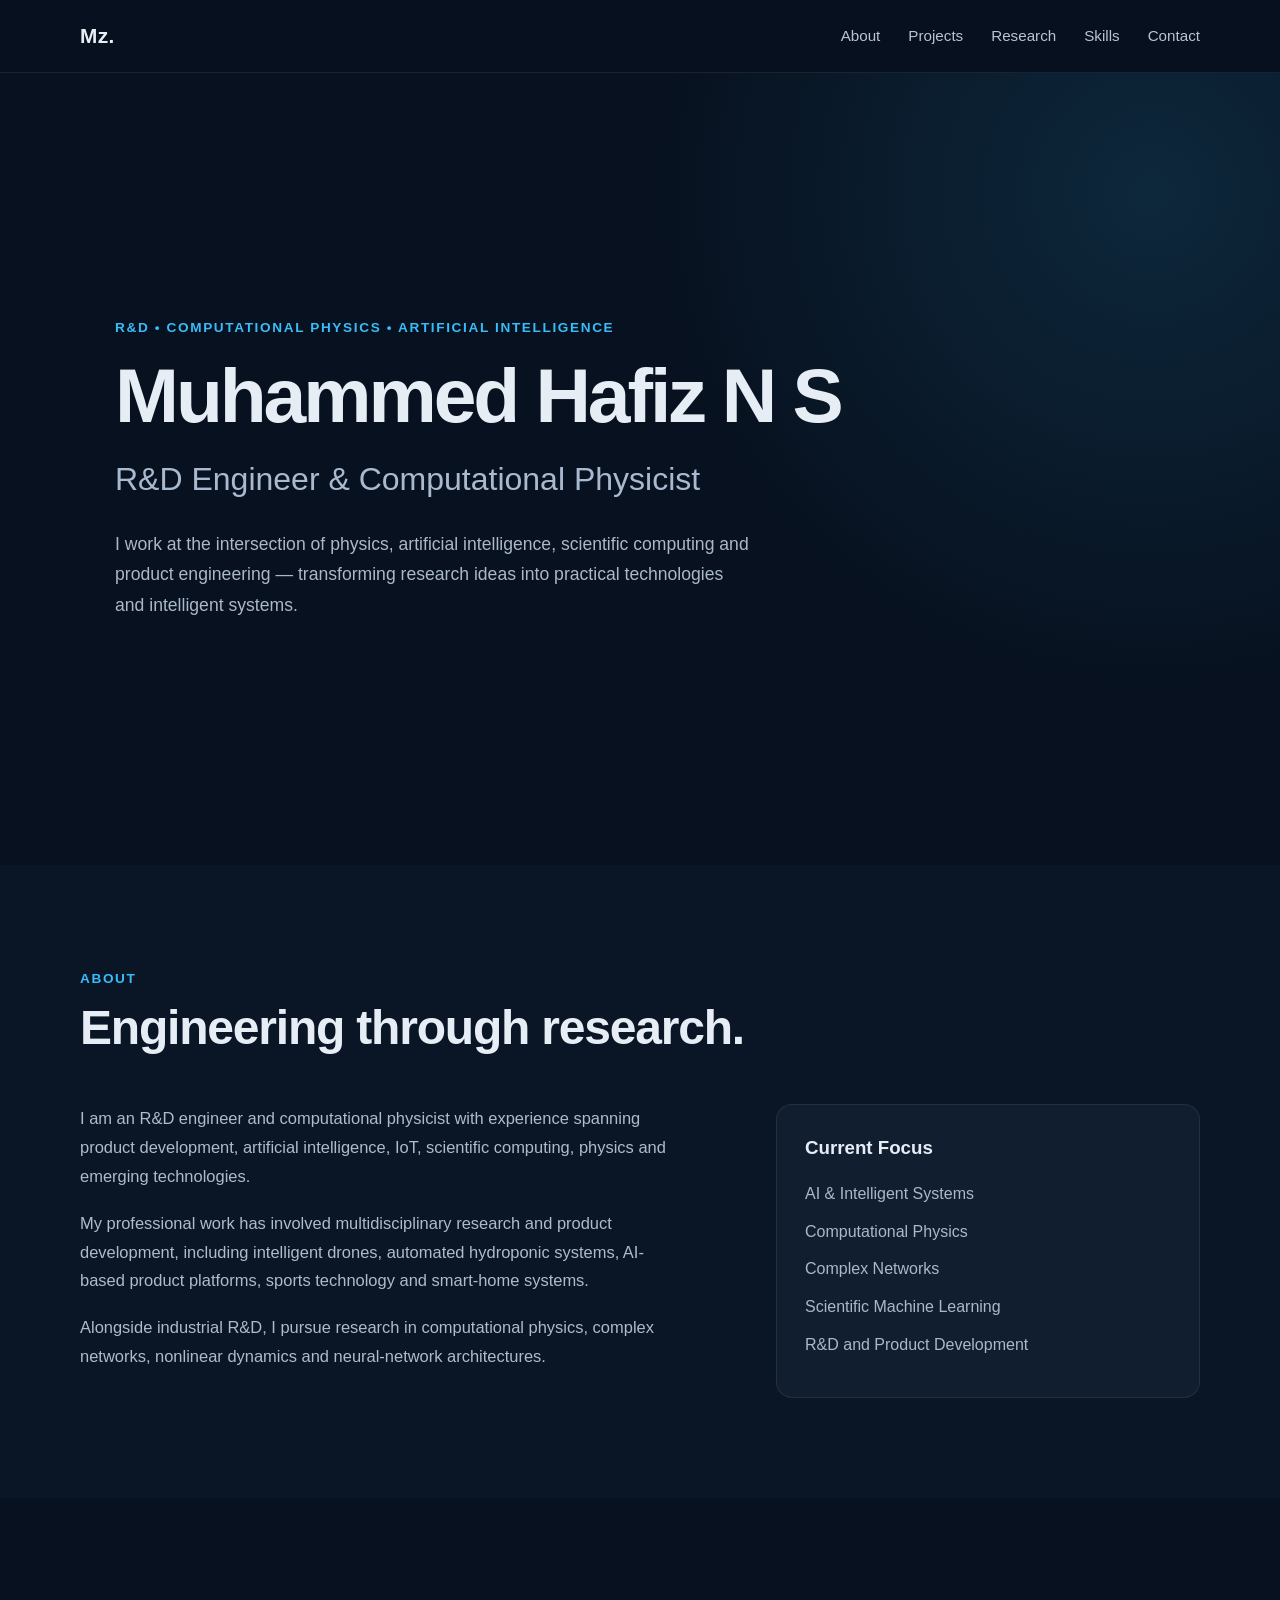
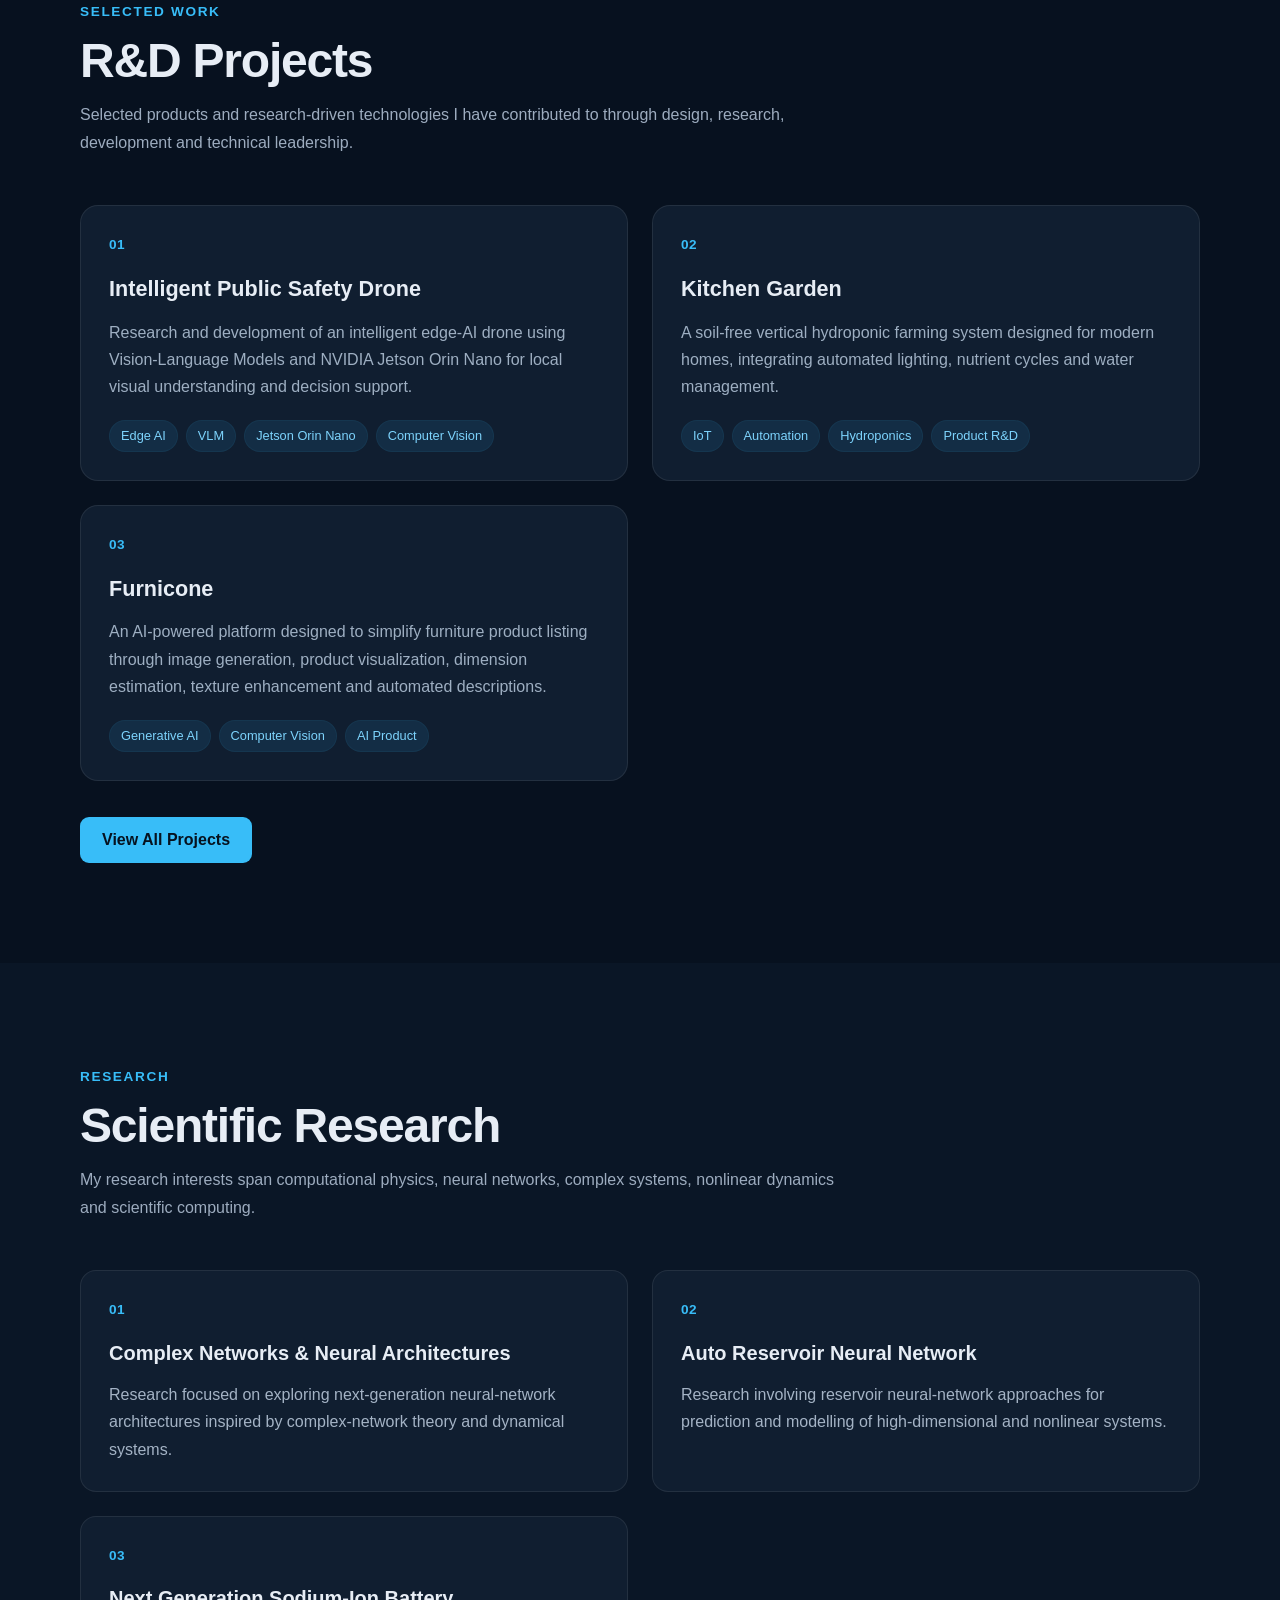
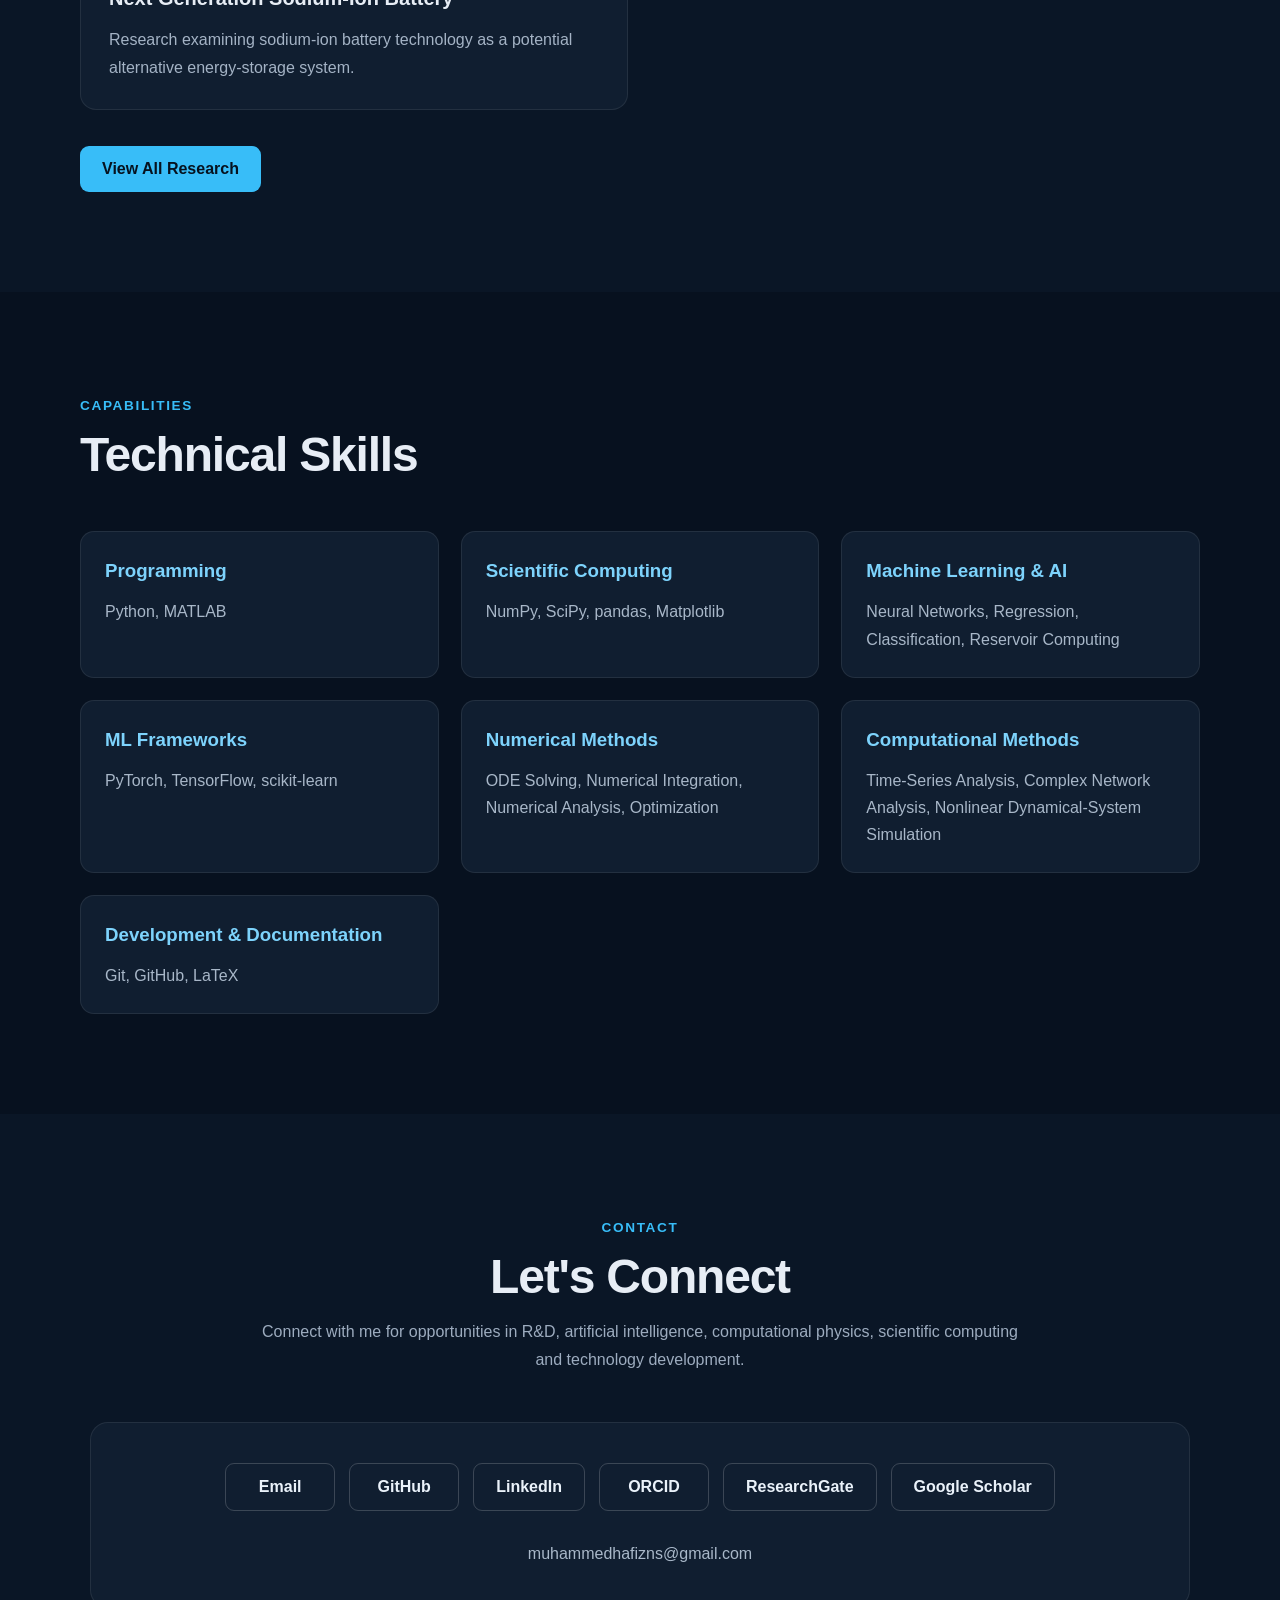
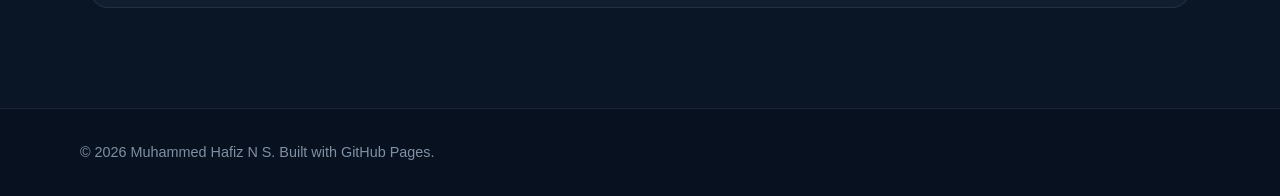
==== commit 9cc972e6: "Update index.html" ====
--- a/index.html
+++ b/index.html
@@ -90,56 +90,35 @@
             <div class="container hero-content">
 
 
-                <!-- HERO TEXT -->
-
-                <div class="hero-text">
-
-
-                    <p class="eyebrow">
-
-                        R&D • Computational Physics • Artificial Intelligence
-
-                    </p>
-
-
-                    <h1>
-
-                        Muhammed Hafiz N S
-
-                    </h1>
-
-
-                    <h2>
-
-                        R&D Engineer &amp; Computational Physicist
-
-                    </h2>
-
-
-                    <p class="hero-description">
-
-                        I work at the intersection of physics,
-                        artificial intelligence, scientific computing
-                        and product engineering — transforming research
-                        ideas into practical technologies and intelligent systems.
-
-                    </p>
-
-
-                </div>
-
-
-
-                <!-- HERO PROFILE IMAGE -->
-
-                <div class="hero-image-wrapper">
-
-                    <img
-                        src="images/blue%20cream%20grey.png"
-                        alt="Muhammed Hafiz N S"
-                        class="hero-image">
-
-                </div>
+                <p class="eyebrow">
+
+                    R&D • Computational Physics • Artificial Intelligence
+
+                </p>
+
+
+                <h1>
+
+                    Muhammed Hafiz N S
+
+                </h1>
+
+
+                <h2>
+
+                    R&D Engineer &amp; Computational Physicist
+
+                </h2>
+
+
+                <p class="hero-description">
+
+                    I work at the intersection of physics,
+                    artificial intelligence, scientific computing
+                    and product engineering — transforming research
+                    ideas into practical technologies and intelligent systems.
+
+                </p>
 
 
             </div>
@@ -291,7 +270,7 @@
 
                     <!-- =================================================
                          PROJECT 01
-                         DRONE
+                         INTELLIGENT PUBLIC SAFETY DRONE
                     ================================================== -->
 
                     <article class="project-card">
@@ -883,6 +862,8 @@
 
 
 
+                    <!-- EMAIL ADDRESS -->
+
                     <div class="contact-email">
 
                         <a href="mailto:muhammedhafizns@gmail.com">
